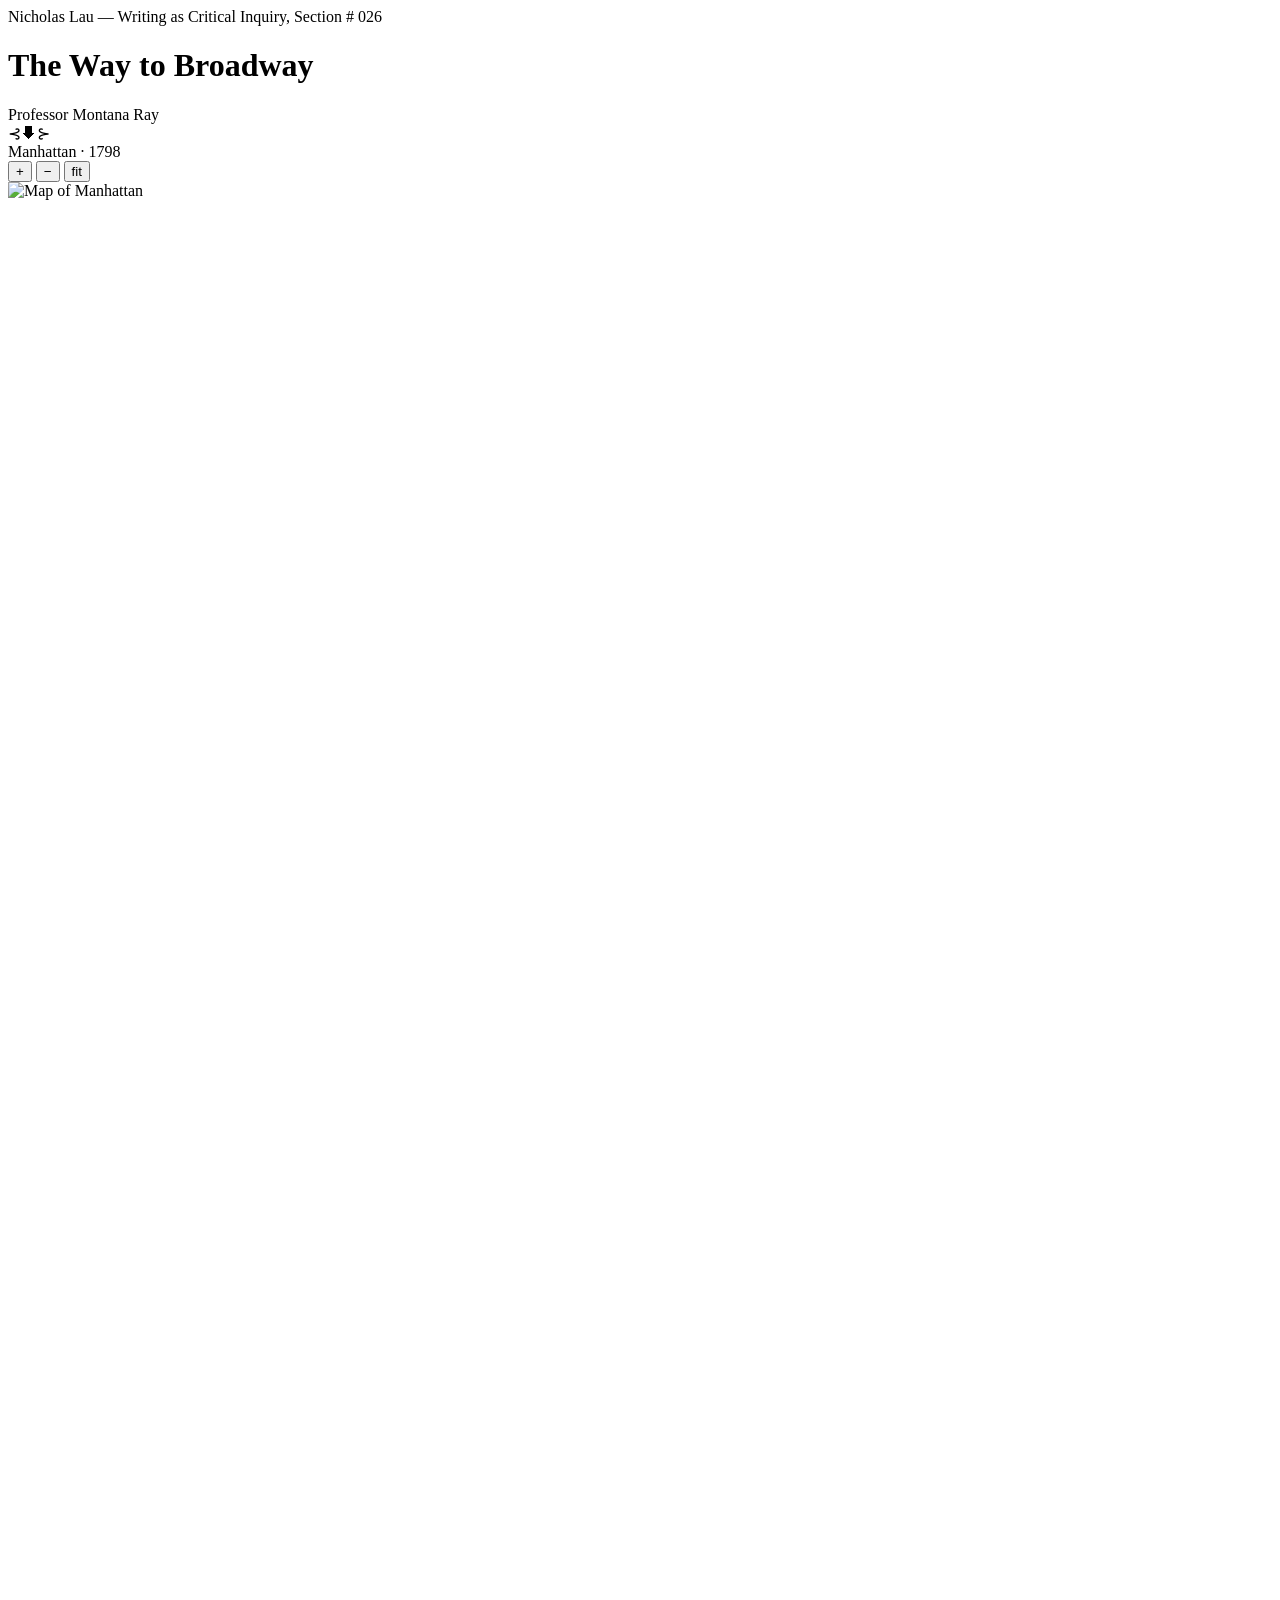
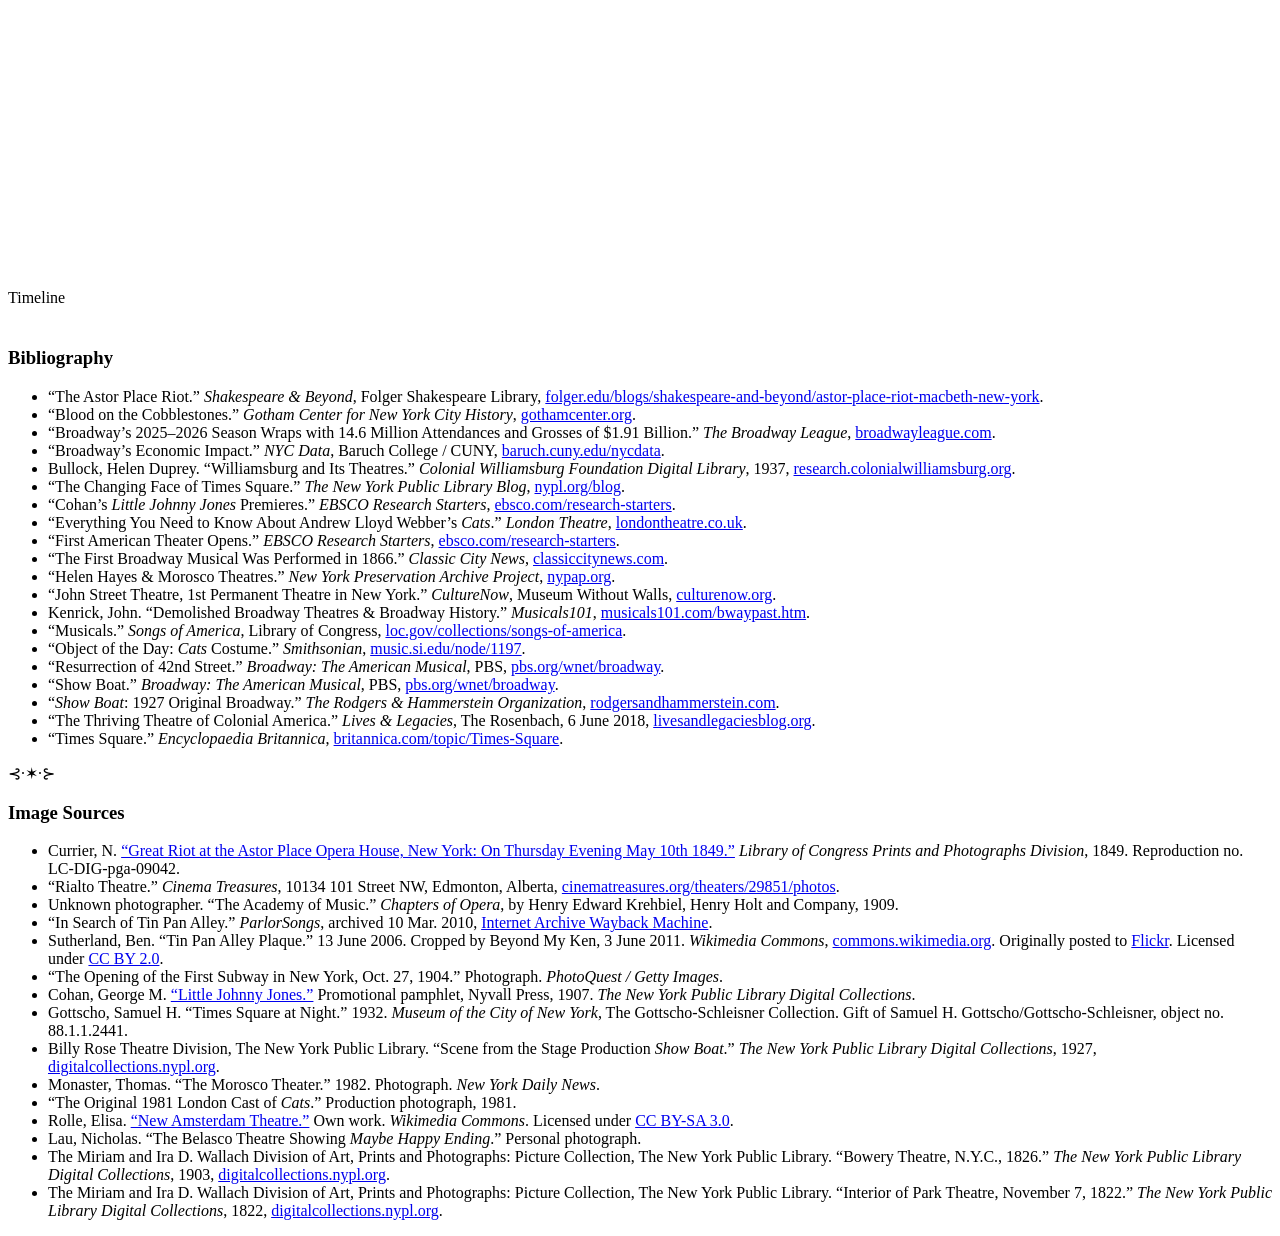
==== index.html @ cdf58346 "lm" ====
<!DOCTYPE html>
<html lang="en">
<head>
<meta charset="UTF-8">
<meta name="viewport" content="width=device-width, initial-scale=1.0">
<title>BROADWAY</title>

<link rel="preconnect" href="https://fonts.googleapis.com">
<link href="https://fonts.googleapis.com/css2?family=Anton&family=Lora:ital,wght@0,400;0,500;0,600;1,400&family=IBM+Plex+Mono:wght@400;500&display=swap" rel="stylesheet">

<link rel="stylesheet" href="css/styles.css">
</head>
<body>

<!-- ================= HERO ================= -->
<header class="hero">
  <div class="eyebrow">Nicholas Lau &mdash; Writing as Critical Inquiry, Section # 026</div>
  <h1>The Way to Broadway</h1>
  <div class="hero-instructor">Professor Montana Ray</div>
  <div class="hero-rule">
    <span class="hero-rule-seg left"></span>
    <span class="hero-rule-symbol">⊰🡇⊱</span>
    <span class="hero-rule-seg right"></span>
  </div>
</header>

<!-- ================= MAIN (playbill | map | timeline) ================= -->
<div class="stage-grid">

  <!-- LEFT: playbill cards are injected here by js/app.js from the ERAS data -->
  <main class="reading-col" id="reading-col">
  </main>

  <!-- CENTER: sticky map -->
  <div class="map-col">
    <div class="map-sticky">
      <div class="map-title" id="map-era-title">Manhattan &middot; 1798</div>
      <div class="map-frame" id="map-frame">
        <!-- zoom controls -->
        <div class="map-zoom" id="map-zoom">
          <button id="zoom-in" aria-label="Zoom in" title="Zoom in">+</button>
          <button id="zoom-out" aria-label="Zoom out" title="Zoom out">&minus;</button>
          <button id="zoom-reset" class="zoom-reset" aria-label="Reset zoom" title="Reset to this era">fit</button>
        </div>
        <!-- Your hand-drawn strip map goes here (set MAP_IMAGE.src in js/data.js) -->
        <img class="strip-map" id="strip-map" alt="Map of Manhattan">
        <!-- SVG: placeholder base map + the dot/label overlay -->
        <svg id="map-svg" viewBox="60 600 300 400" preserveAspectRatio="xMidYMid meet"
             aria-label="Stylized map of Manhattan showing theater locations by era"></svg>
      </div>
    </div>
  </div>

  <!-- RIGHT: sticky timeline -->
  <div class="timeline-col">
    <div class="timeline-sticky">
      <nav class="timeline" id="timeline" aria-label="Timeline">
        <span class="tl-label">Timeline</span>
      </nav>
    </div>
  </div>
</div>

<!-- ================= OUTRO ================= -->
<footer class="outro">
  
  <h3 style="margin-top:40px">Bibliography</h3>
  <ul class="works-cited">
    <li>&#8220;The Astor Place Riot.&#8221; <em>Shakespeare &amp; Beyond</em>, Folger Shakespeare Library, <a href="https://www.folger.edu/blogs/shakespeare-and-beyond/astor-place-riot-macbeth-new-york/" target="_blank" rel="noopener">folger.edu/blogs/shakespeare-and-beyond/astor-place-riot-macbeth-new-york</a>.</li>
    <li>&#8220;Blood on the Cobblestones.&#8221; <em>Gotham Center for New York City History</em>, <a href="https://www.gothamcenter.org/blog/astorplaceriot-commemorationpart2-zy4la-cerc4-ezwep-hsfs3s-rnyg3-tm6kl-anff2-8hdc3-el4s7-lryac" target="_blank" rel="noopener">gothamcenter.org</a>.</li>
    <li>&#8220;Broadway&#8217;s 2025&ndash;2026 Season Wraps with 14.6 Million Attendances and Grosses of $1.91 Billion.&#8221; <em>The Broadway League</em>, <a href="https://www.broadwayleague.com/press/press-releases/broadways-20252026-season-wraps-with-146-million-attendances-and-grosses-of-191-billion/" target="_blank" rel="noopener">broadwayleague.com</a>.</li>
    <li>&#8220;Broadway&#8217;s Economic Impact.&#8221; <em>NYC Data</em>, Baruch College / CUNY, <a href="https://www.baruch.cuny.edu/nycdata/culture/broadway-economics.htm" target="_blank" rel="noopener">baruch.cuny.edu/nycdata</a>.</li>
    <li>Bullock, Helen Duprey. &#8220;Williamsburg and Its Theatres.&#8221; <em>Colonial Williamsburg Foundation Digital Library</em>, 1937, <a href="https://research.colonialwilliamsburg.org/DigitalLibrary/view/index.cfm?doc=ResearchReports%5CRR1584.xml" target="_blank" rel="noopener">research.colonialwilliamsburg.org</a>.</li>
    <li>&#8220;The Changing Face of Times Square.&#8221; <em>The New York Public Library Blog</em>, <a href="https://www.nypl.org/blog/2015/01/12/changing-times-square" target="_blank" rel="noopener">nypl.org/blog</a>.</li>
    <li>&#8220;Cohan&#8217;s <em>Little Johnny Jones</em> Premieres.&#8221; <em>EBSCO Research Starters</em>, <a href="https://www.ebsco.com/research-starters/drama-and-theater-arts/cohans-little-johnny-jones-premieres" target="_blank" rel="noopener">ebsco.com/research-starters</a>.</li>
    <li>&#8220;Everything You Need to Know About Andrew Lloyd Webber&#8217;s <em>Cats</em>.&#8221; <em>London Theatre</em>, <a href="https://www.londontheatre.co.uk/theatre-news/news/everything-you-need-to-know-about-andrew-lloyd-webbers-cats" target="_blank" rel="noopener">londontheatre.co.uk</a>.</li>
    <li>&#8220;First American Theater Opens.&#8221; <em>EBSCO Research Starters</em>, <a href="https://www.ebsco.com/research-starters/history/first-american-theater-opens" target="_blank" rel="noopener">ebsco.com/research-starters</a>.</li>
    <li>&#8220;The First Broadway Musical Was Performed in 1866.&#8221; <em>Classic City News</em>, <a href="https://www.classiccitynews.com/post/the-first-broadway-musical-was-performed-in-1866" target="_blank" rel="noopener">classiccitynews.com</a>.</li>
    <li>&#8220;Helen Hayes &amp; Morosco Theatres.&#8221; <em>New York Preservation Archive Project</em>, <a href="https://www.nypap.org/preservation-history/helen-hayes-morosco-theatres/" target="_blank" rel="noopener">nypap.org</a>.</li>
    <li>&#8220;John Street Theatre, 1st Permanent Theatre in New York.&#8221; <em>CultureNow</em>, Museum Without Walls, <a href="https://culturenow.org/site/9a328983-0989-4f24-9bbe-481a6fb4b696" target="_blank" rel="noopener">culturenow.org</a>.</li>
    <li>Kenrick, John. &#8220;Demolished Broadway Theatres &amp; Broadway History.&#8221; <em>Musicals101</em>, <a href="https://www.musicals101.com/bwaypast.htm" target="_blank" rel="noopener">musicals101.com/bwaypast.htm</a>.</li>
    <li>&#8220;Musicals.&#8221; <em>Songs of America</em>, Library of Congress, <a href="https://www.loc.gov/collections/songs-of-america/articles-and-essays/musical-styles/parlor-and-concert-stage/musicals/" target="_blank" rel="noopener">loc.gov/collections/songs-of-america</a>.</li>
    <li>&#8220;Object of the Day: <em>Cats</em> Costume.&#8221; <em>Smithsonian</em>, <a href="https://music.si.edu/node/1197" target="_blank" rel="noopener">music.si.edu/node/1197</a>.</li>
    <li>&#8220;Resurrection of 42nd Street.&#8221; <em>Broadway: The American Musical</em>, PBS, <a href="https://www.pbs.org/wnet/broadway/essays/resurrection-of-42nd-street/" target="_blank" rel="noopener">pbs.org/wnet/broadway</a>.</li>
    <li>&#8220;Show Boat.&#8221; <em>Broadway: The American Musical</em>, PBS, <a href="https://www.pbs.org/wnet/broadway/shows/show-boat/" target="_blank" rel="noopener">pbs.org/wnet/broadway</a>.</li>
    <li>&#8220;<em>Show Boat</em>: 1927 Original Broadway.&#8221; <em>The Rodgers &amp; Hammerstein Organization</em>, <a href="https://rodgersandhammerstein.com/production/show-boat/1927-original-broadway/" target="_blank" rel="noopener">rodgersandhammerstein.com</a>.</li>
    <li>&#8220;The Thriving Theatre of Colonial America.&#8221; <em>Lives &amp; Legacies</em>, The Rosenbach, 6 June 2018, <a href="https://livesandlegaciesblog.org/2018/06/06/the-thriving-theatre-of-colonial-america/" target="_blank" rel="noopener">livesandlegaciesblog.org</a>.</li>
    <li>&#8220;Times Square.&#8221; <em>Encyclopaedia Britannica</em>, <a href="https://www.britannica.com/topic/Times-Square" target="_blank" rel="noopener">britannica.com/topic/Times-Square</a>.</li>
  </ul>

  <div class="era-divider compact">
    <span class="era-divider-seg left"></span>
    <span class="era-divider-symbol">⊰·✶·⊱</span>
    <span class="era-divider-seg right"></span>
  </div>

  <h3>Image Sources</h3>
  <ul class="works-cited">
    <li>Currier, N. <a href="https://www.loc.gov/resource/pga.09042/" target="_blank" rel="noopener">&#8220;Great Riot at the Astor Place Opera House, New York: On Thursday Evening May 10th 1849.&#8221;</a> <em>Library of Congress Prints and Photographs Division</em>, 1849. Reproduction no. LC-DIG-pga-09042.</li>
    <li>&#8220;Rialto Theatre.&#8221; <em>Cinema Treasures</em>, 10134 101 Street NW, Edmonton, Alberta, <a href="https://cinematreasures.org/theaters/29851/photos" target="_blank" rel="noopener">cinematreasures.org/theaters/29851/photos</a>.</li>
    <li>Unknown photographer. &#8220;The Academy of Music.&#8221; <em>Chapters of Opera</em>, by Henry Edward Krehbiel, Henry Holt and Company, 1909.</li>
    <li>&#8220;In Search of Tin Pan Alley.&#8221; <em>ParlorSongs</em>, archived 10 Mar. 2010, <a href="https://web.archive.org/web/20100310163241/http://parlorsongs.com/insearch/tinpanalley/tinpanalley.php" target="_blank" rel="noopener">Internet Archive Wayback Machine</a>.</li>
    <li>Sutherland, Ben. &#8220;Tin Pan Alley Plaque.&#8221; 13 June 2006. Cropped by Beyond My Ken, 3 June 2011. <em>Wikimedia Commons</em>, <a href="https://commons.wikimedia.org/wiki/File:Tin_Pan_Alley_plaque_crop.jpg" target="_blank" rel="noopener">commons.wikimedia.org</a>. Originally posted to <a href="https://www.flickr.com/photos/60179301@N00/178411079" target="_blank" rel="noopener">Flickr</a>. Licensed under <a href="https://creativecommons.org/licenses/by/2.0/" target="_blank" rel="noopener">CC BY 2.0</a>.</li>
    <li>&#8220;The Opening of the First Subway in New York, Oct. 27, 1904.&#8221; Photograph. <em>PhotoQuest / Getty Images</em>.</li>
    <li>Cohan, George M. <a href="https://digitalcollections.nypl.org/items/510d47e3-8ba5-a3d9-e040-e00a18064a99" target="_blank" rel="noopener">&#8220;Little Johnny Jones.&#8221;</a> Promotional pamphlet, Nyvall Press, 1907. <em>The New York Public Library Digital Collections</em>.</li>
    <li>Gottscho, Samuel H. &#8220;Times Square at Night.&#8221; 1932. <em>Museum of the City of New York</em>, The Gottscho-Schleisner Collection. Gift of Samuel H. Gottscho/Gottscho-Schleisner, object no. 88.1.1.2441.</li>
    <li>Billy Rose Theatre Division, The New York Public Library. &#8220;Scene from the Stage Production <em>Show Boat</em>.&#8221; <em>The New York Public Library Digital Collections</em>, 1927, <a href="https://digitalcollections.nypl.org/items/ef68b8b0-ffbb-012f-bef7-58d385a7bc34" target="_blank" rel="noopener">digitalcollections.nypl.org</a>.</li>
    <li>Monaster, Thomas. &#8220;The Morosco Theater.&#8221; 1982. Photograph. <em>New York Daily News</em>.</li>
    <li>&#8220;The Original 1981 London Cast of <em>Cats</em>.&#8221; Production photograph, 1981.</li>
    <li>Rolle, Elisa. <a href="https://commons.wikimedia.org/wiki/File:New_Amsterdam_Theatre,_June_2000.jpg" target="_blank" rel="noopener">&#8220;New Amsterdam Theatre.&#8221;</a> Own work. <em>Wikimedia Commons</em>. Licensed under <a href="https://creativecommons.org/licenses/by-sa/3.0/" target="_blank" rel="noopener">CC BY-SA 3.0</a>.</li>
    <li>Lau, Nicholas. &#8220;The Belasco Theatre Showing <em>Maybe Happy Ending</em>.&#8221; Personal photograph.</li>
    <li>The Miriam and Ira D. Wallach Division of Art, Prints and Photographs: Picture Collection, The New York Public Library. &#8220;Bowery Theatre, N.Y.C., 1826.&#8221; <em>The New York Public Library Digital Collections</em>, 1903, <a href="https://digitalcollections.nypl.org/items/5ba83040-c560-012f-ee0a-58d385a7bc34" target="_blank" rel="noopener">digitalcollections.nypl.org</a>.</li>
    <li>The Miriam and Ira D. Wallach Division of Art, Prints and Photographs: Picture Collection, The New York Public Library. &#8220;Interior of Park Theatre, November 7, 1822.&#8221; <em>The New York Public Library Digital Collections</em>, 1822, <a href="https://digitalcollections.nypl.org/items/61eaa480-c560-012f-70f3-58d385a7bc34" target="_blank" rel="noopener">digitalcollections.nypl.org</a>.</li>
  </ul>
</footer>

<!-- Content text first, then map data, then the app -->
<script src="content/eras.js"></script>
<script src="js/data.js"></script>
<script src="js/app.js"></script>
</body>
</html>
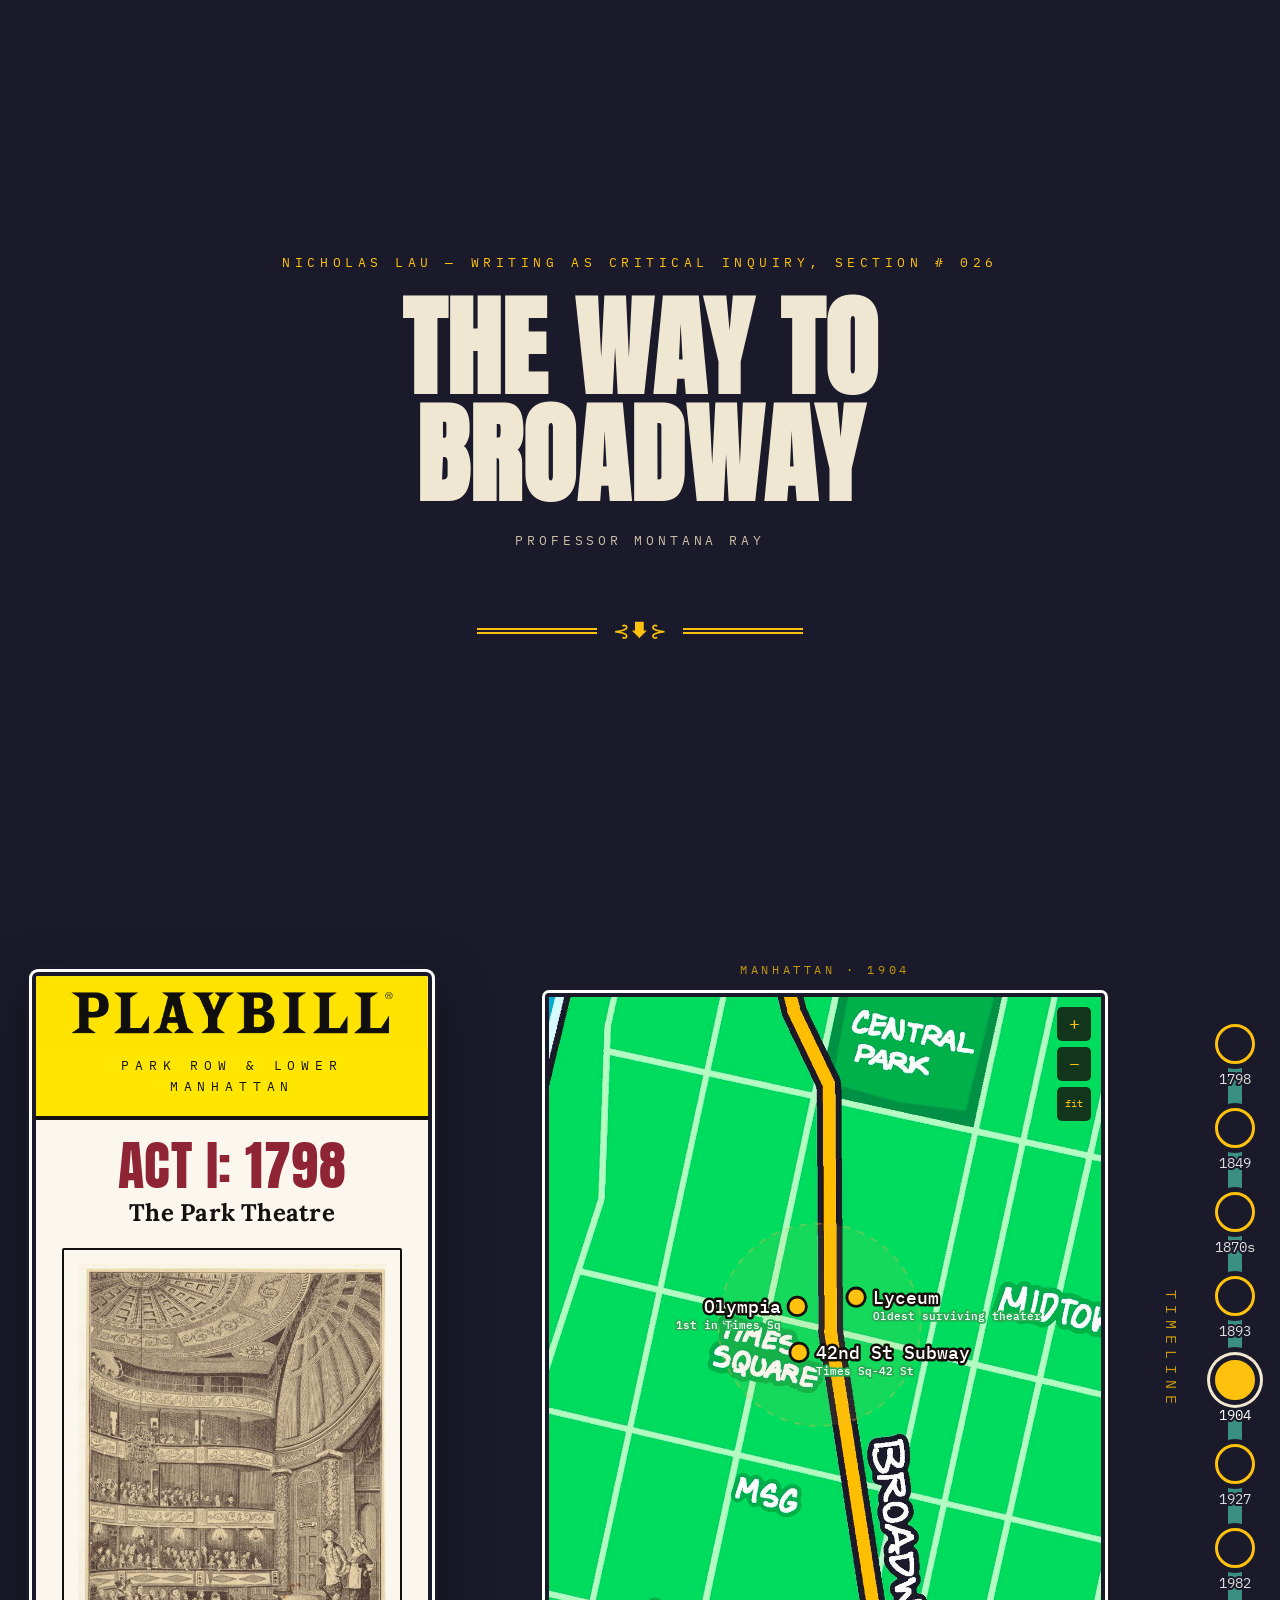
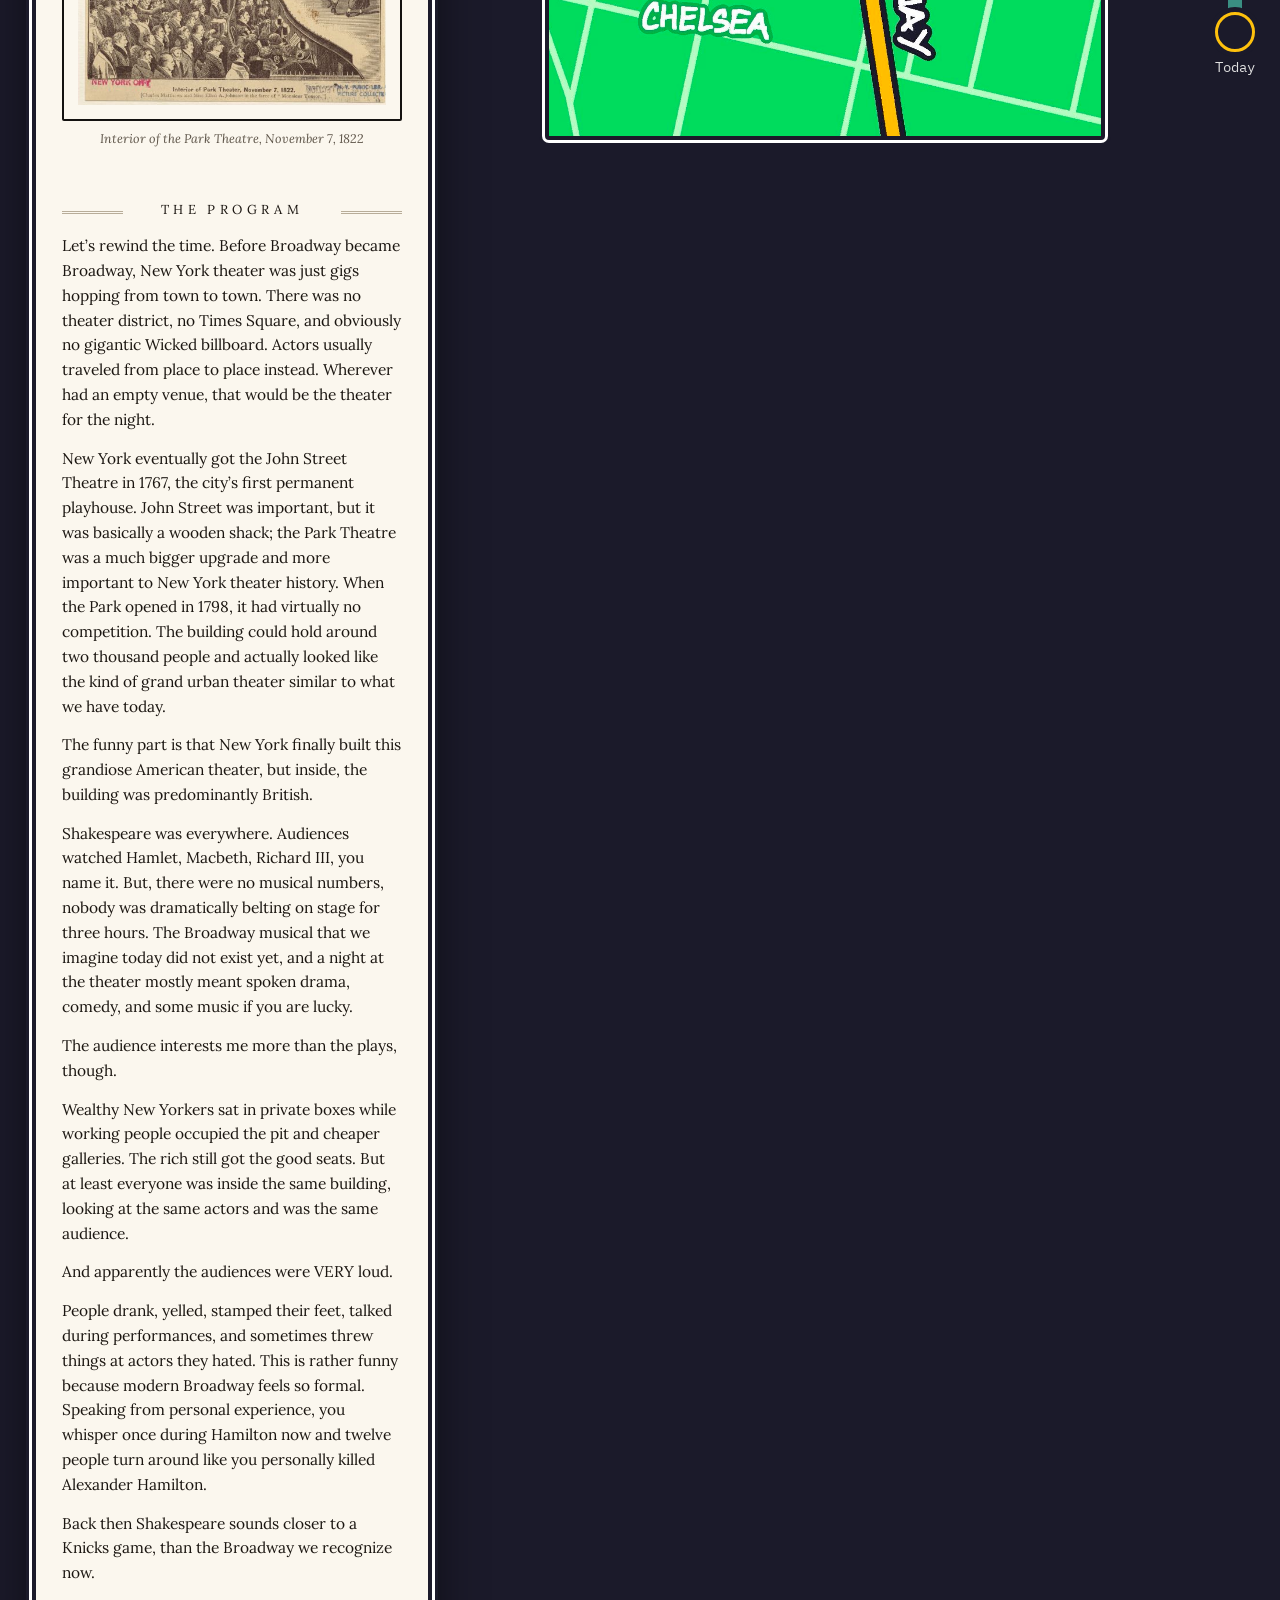
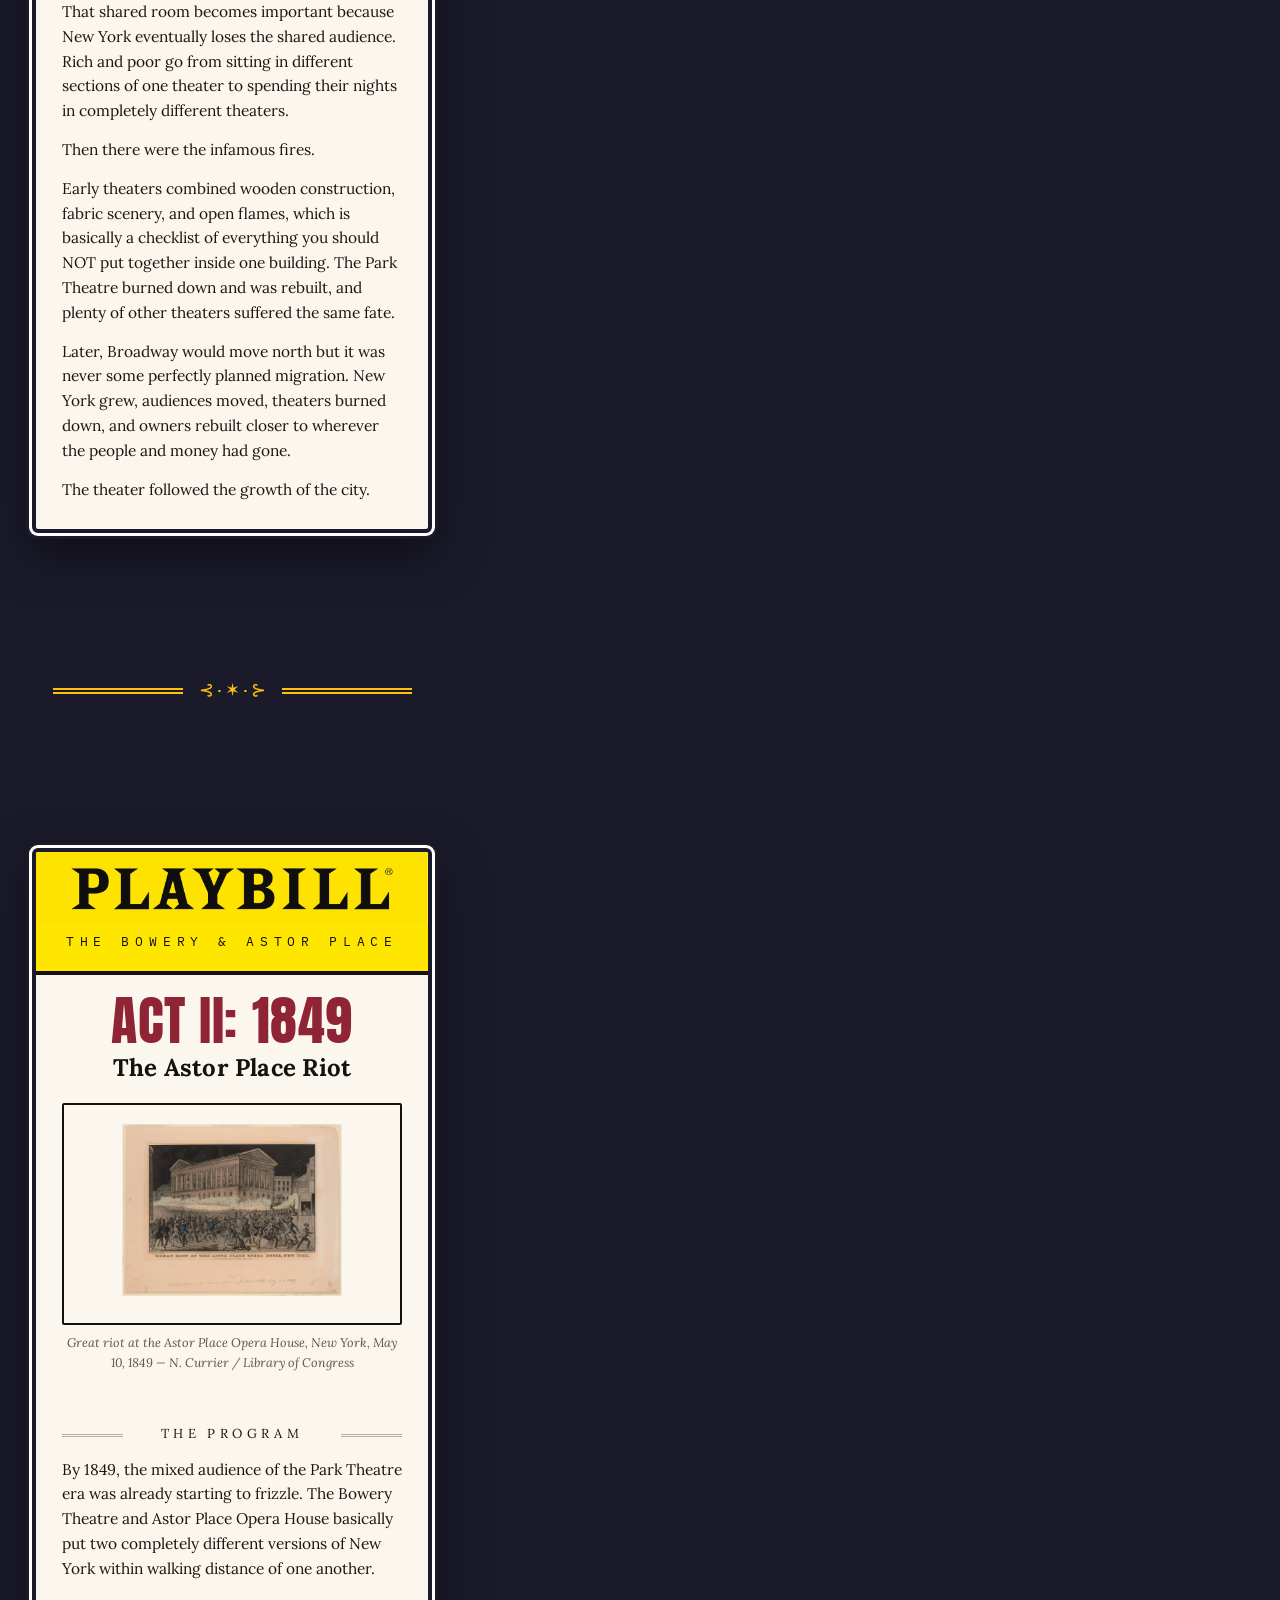
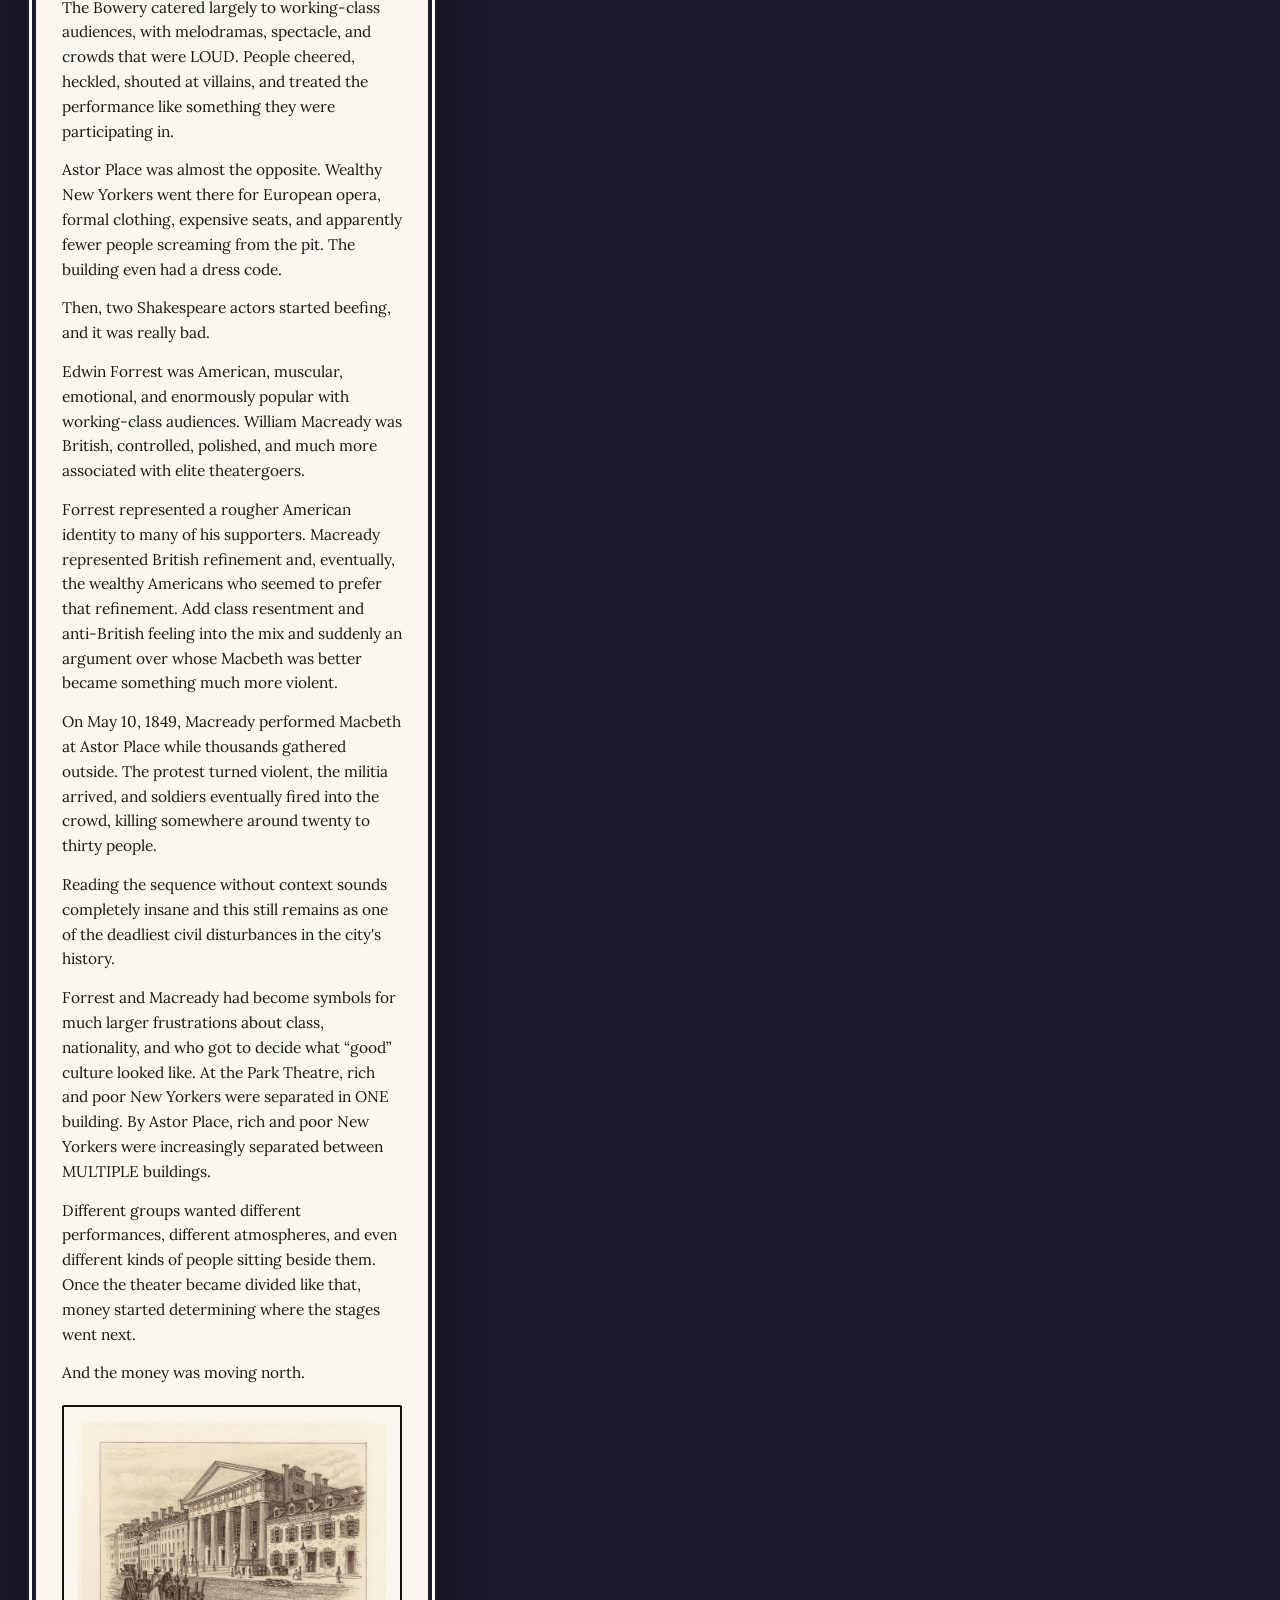
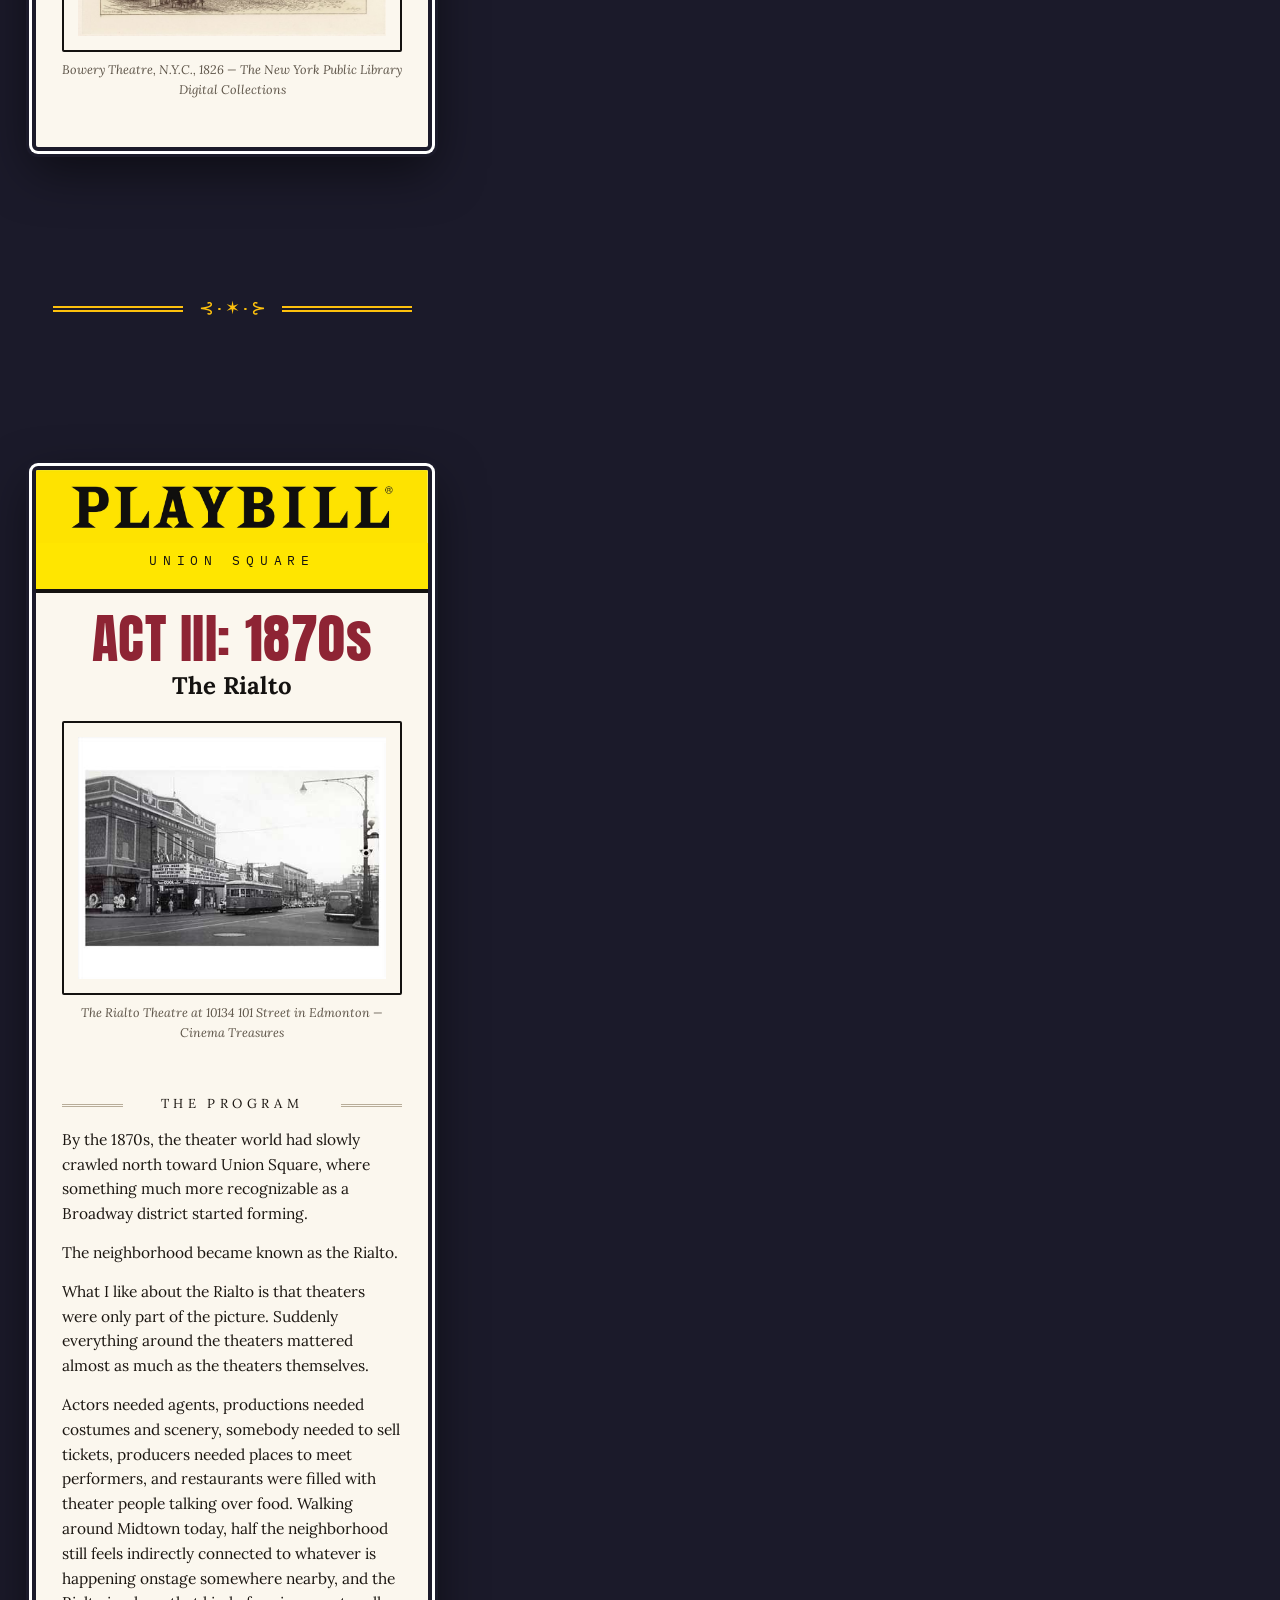
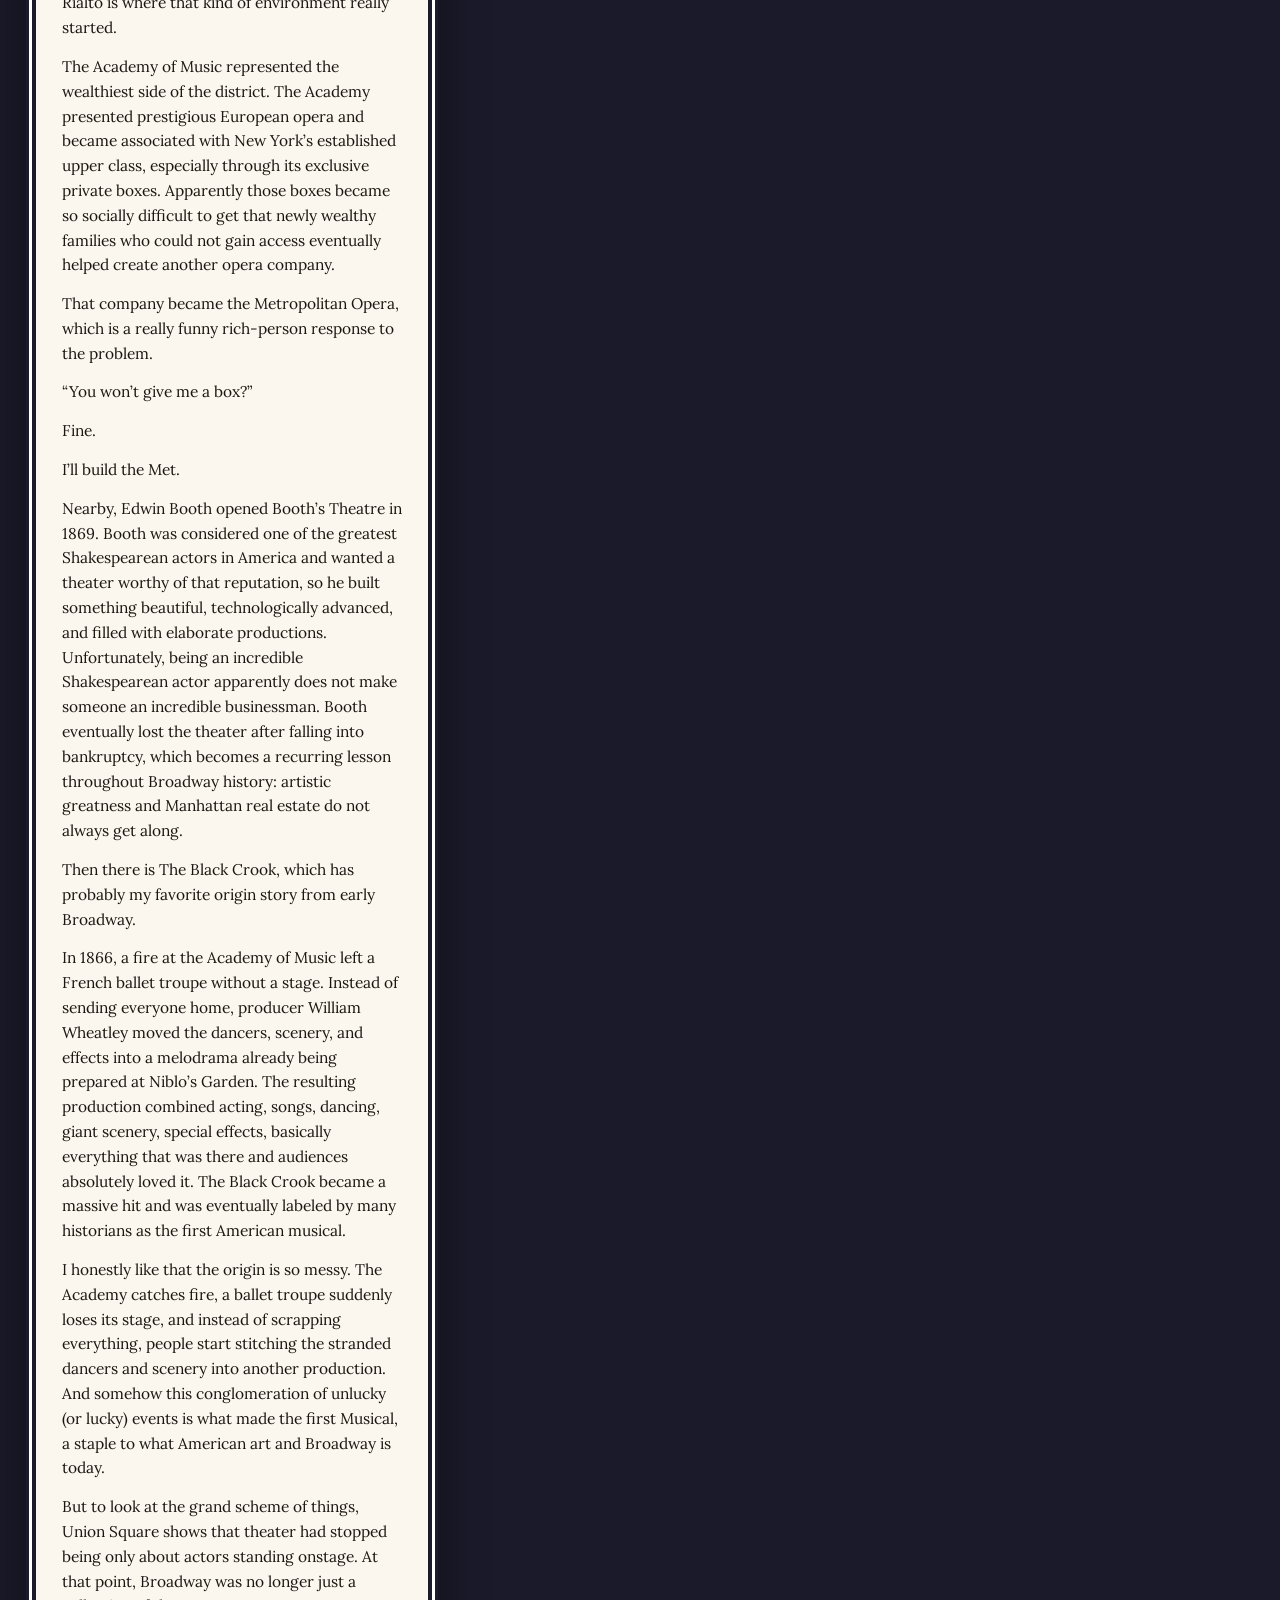
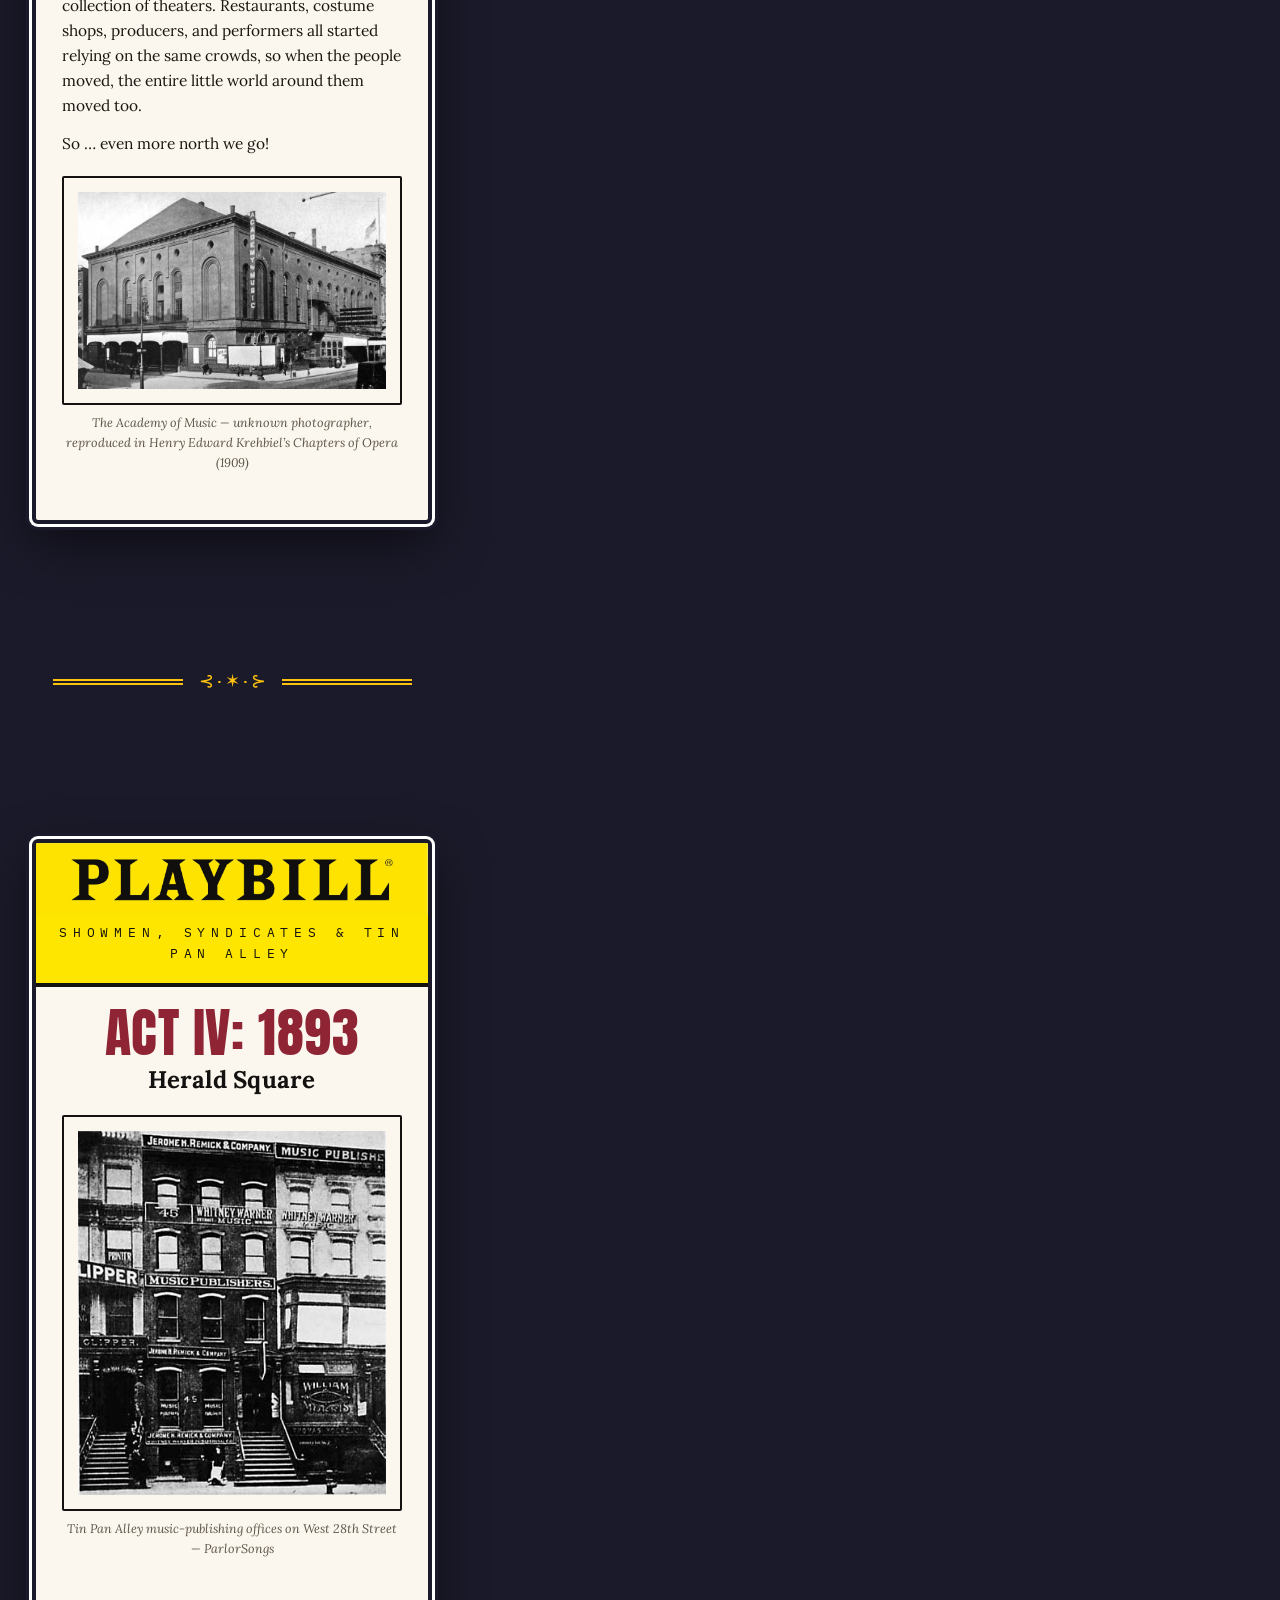
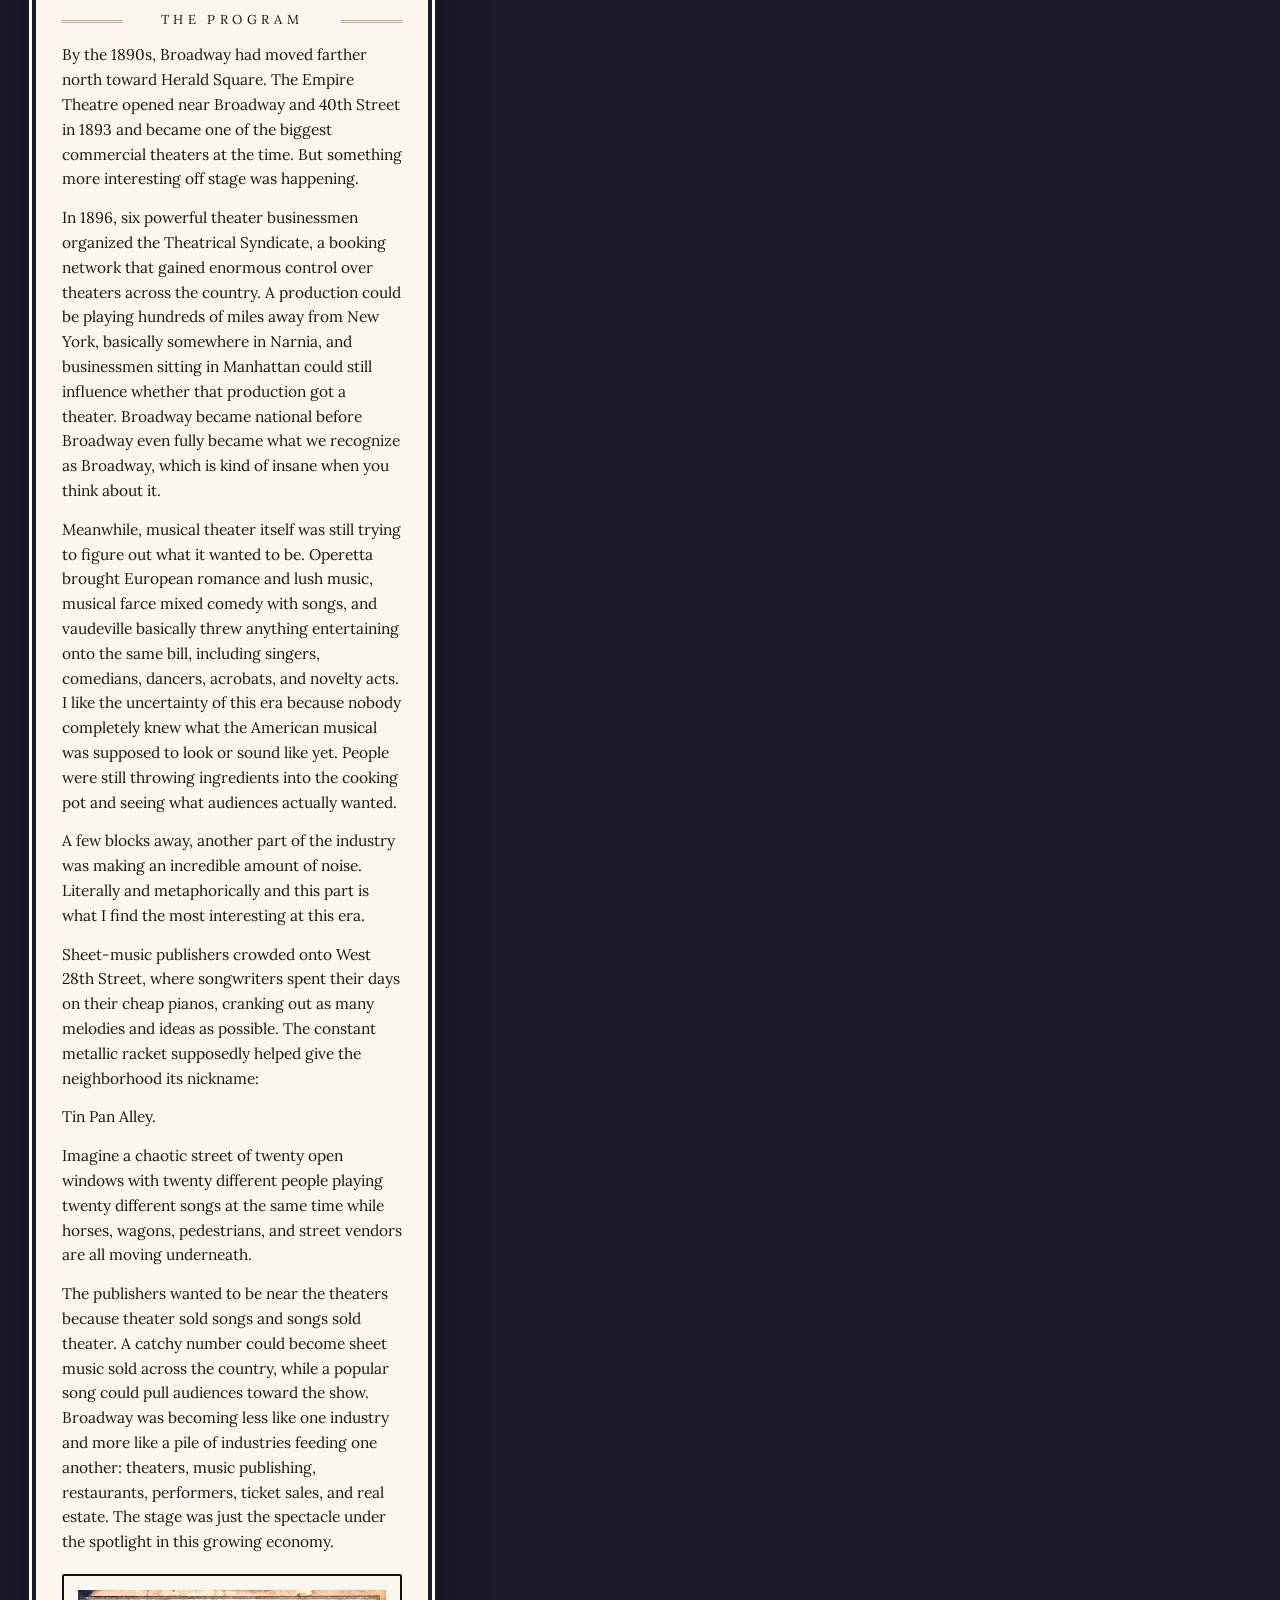
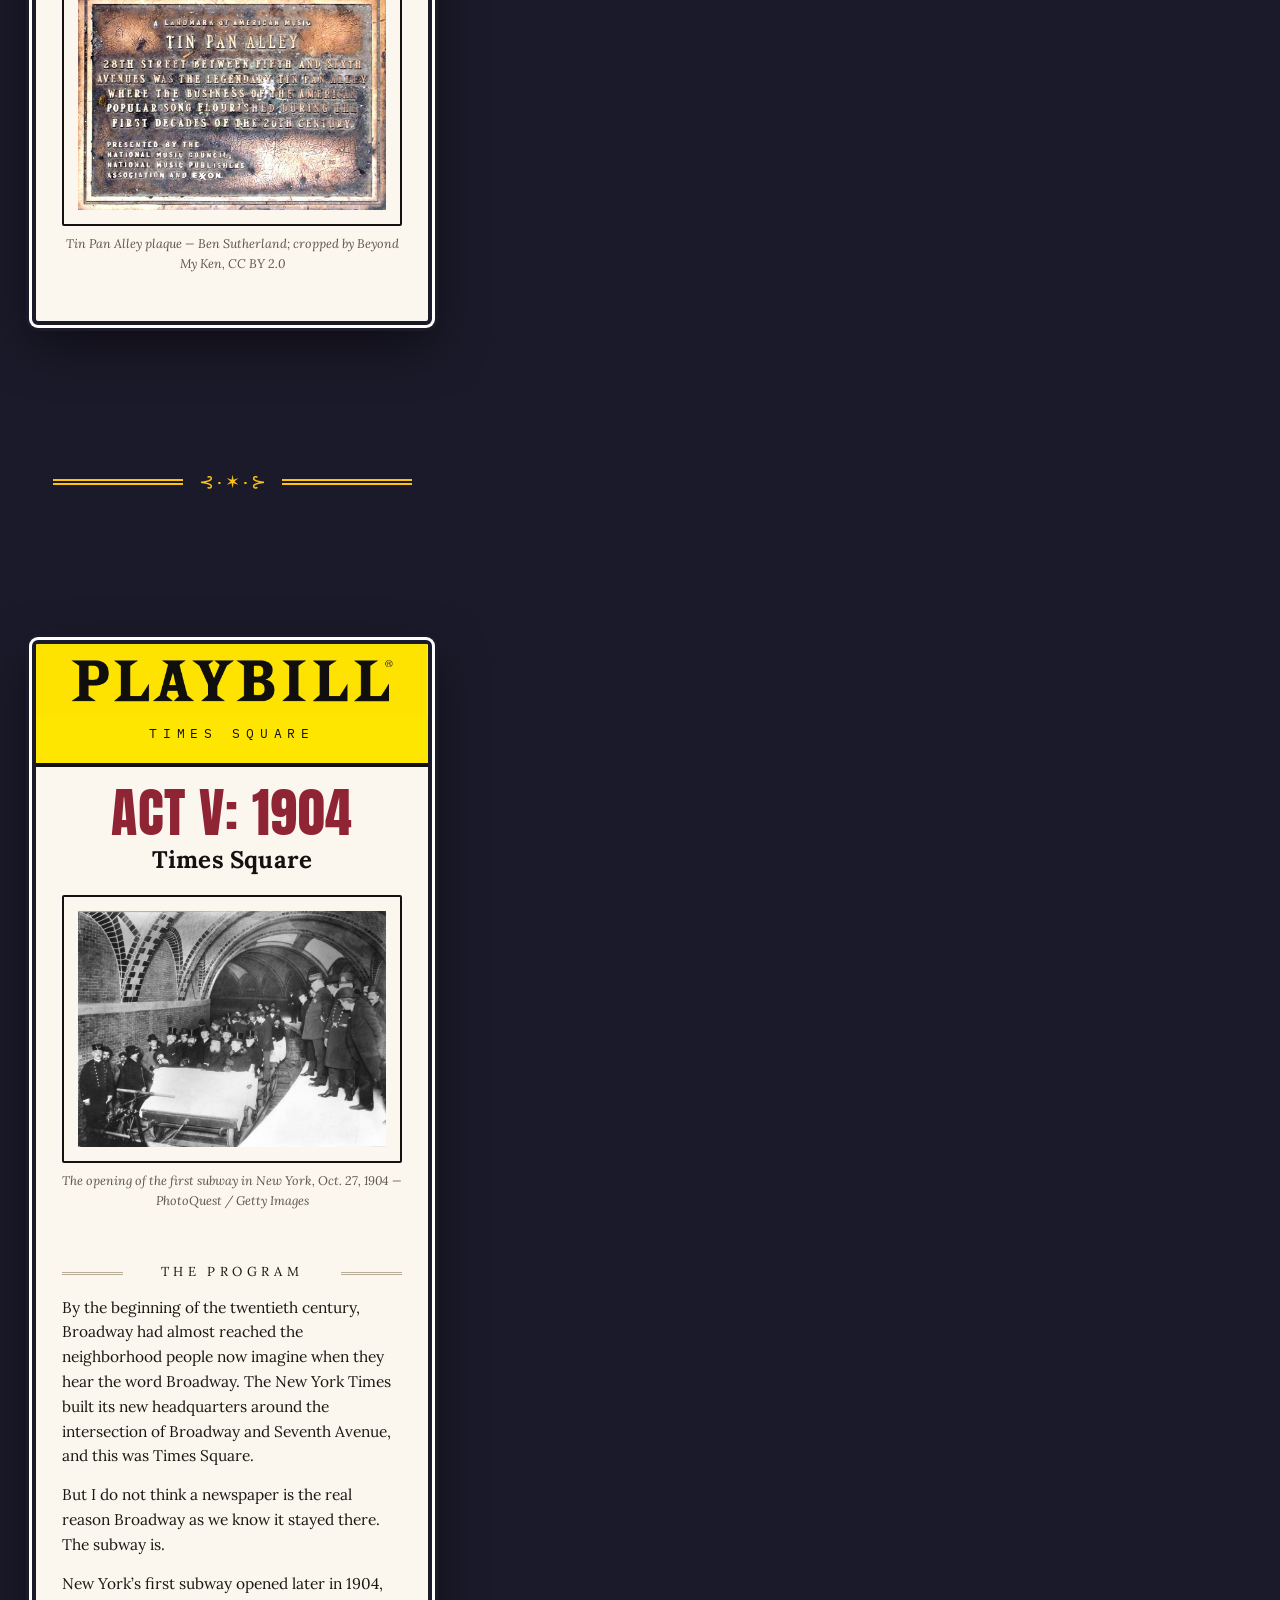
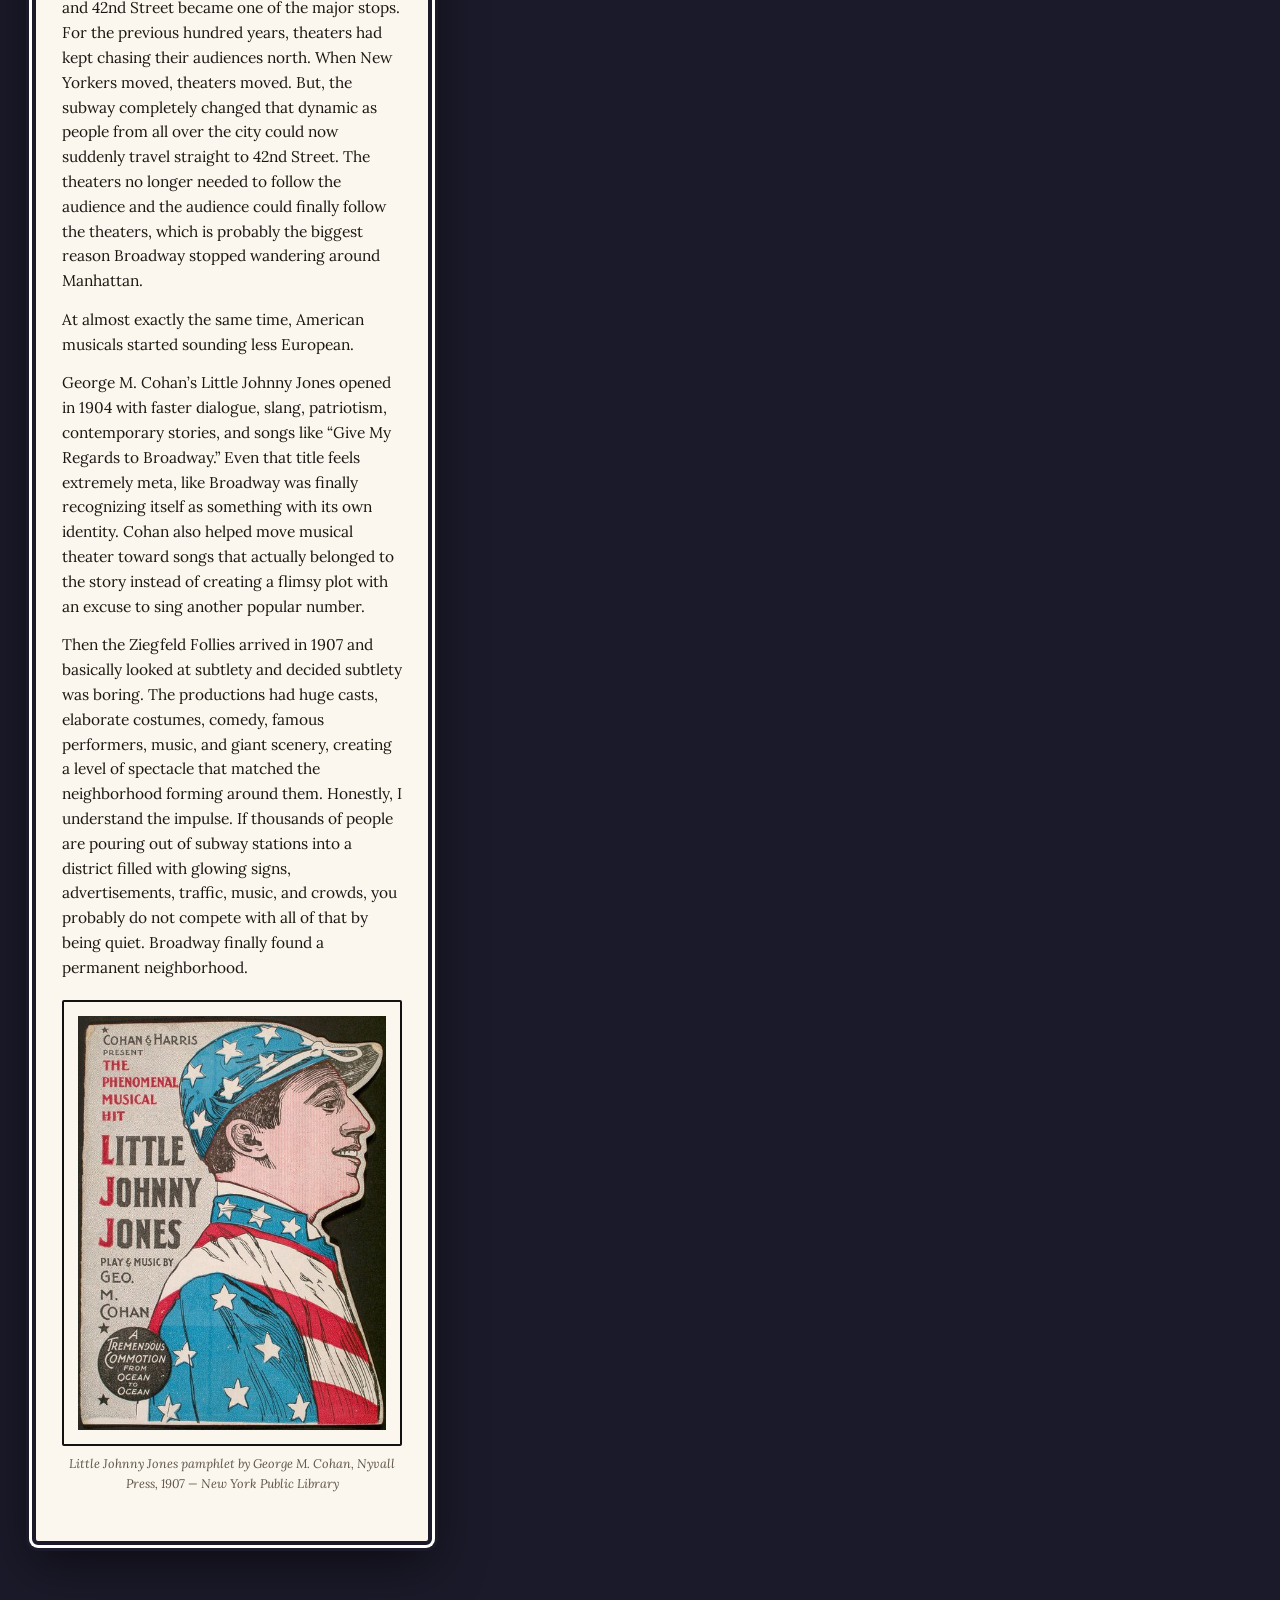
==== commit 1eec1232: "fin" ====
--- a/index.html
+++ b/index.html
@@ -76,6 +76,7 @@
     <li>&#8220;Everything You Need to Know About Andrew Lloyd Webber&#8217;s <em>Cats</em>.&#8221; <em>London Theatre</em>, <a href="https://www.londontheatre.co.uk/theatre-news/news/everything-you-need-to-know-about-andrew-lloyd-webbers-cats" target="_blank" rel="noopener">londontheatre.co.uk</a>.</li>
     <li>&#8220;First American Theater Opens.&#8221; <em>EBSCO Research Starters</em>, <a href="https://www.ebsco.com/research-starters/history/first-american-theater-opens" target="_blank" rel="noopener">ebsco.com/research-starters</a>.</li>
     <li>&#8220;The First Broadway Musical Was Performed in 1866.&#8221; <em>Classic City News</em>, <a href="https://www.classiccitynews.com/post/the-first-broadway-musical-was-performed-in-1866" target="_blank" rel="noopener">classiccitynews.com</a>.</li>
+    <li>Gans, Andrew. &#8220;DIVA TALK: A Chat With <em>Now and Forever</em>&#8217;s Linda Balgord, Star of <em>Aspects of Love</em>, <em>Sunset Boulevard</em>.&#8221; <em>Playbill</em>, 18 Jan. 2013, <a href="https://playbill.com/article/diva-talk-a-chat-with-now-and-forevers-linda-balgord-star-of-aspects-of-love-sunset-boulevard-com-201693" target="_blank" rel="noopener">playbill.com/article/diva-talk-a-chat-with-now-and-forevers-linda-balgord-star-of-aspects-of-love-sunset-boulevard-com-201693</a>. Accessed 28 July 2026.</li>
     <li>&#8220;Helen Hayes &amp; Morosco Theatres.&#8221; <em>New York Preservation Archive Project</em>, <a href="https://www.nypap.org/preservation-history/helen-hayes-morosco-theatres/" target="_blank" rel="noopener">nypap.org</a>.</li>
     <li>&#8220;John Street Theatre, 1st Permanent Theatre in New York.&#8221; <em>CultureNow</em>, Museum Without Walls, <a href="https://culturenow.org/site/9a328983-0989-4f24-9bbe-481a6fb4b696" target="_blank" rel="noopener">culturenow.org</a>.</li>
     <li>Kenrick, John. &#8220;Demolished Broadway Theatres &amp; Broadway History.&#8221; <em>Musicals101</em>, <a href="https://www.musicals101.com/bwaypast.htm" target="_blank" rel="noopener">musicals101.com/bwaypast.htm</a>.</li>
--- a/css/styles.css
+++ b/css/styles.css
@@ -0,0 +1,363 @@
+/* ==========================================================================
+   BROADWAY TIME MAP — styles
+   Left column = Playbill pamphlet look. Edit the tokens below to retheme.
+   ========================================================================== */
+
+:root{
+  /* stage (page) */
+  --stage:#1B1A2A;
+  --stage-soft:#201f31;
+  --line:#3A2E23;
+
+  /* marquee accents */
+  --curtain:#8E2434;
+  --marquee:#FEC10D;
+  --marquee-dim:#C49A0A;
+
+  /* playbill pamphlet */
+  --pb-yellow:#FFE600;      /* the banner yellow */
+  --pb-black:#141210;
+  --pb-cream:#FBF7EE;       /* interior "program page" paper */
+  --pb-ink:#1B1611;
+  --pb-ink-soft:#5C5347;
+  --pb-rule:#B8AD99;
+
+  --paper:#F0E7D3;          /* generic light text on dark bg */
+}
+
+*{margin:0;padding:0;box-sizing:border-box}
+html{scroll-behavior:smooth}
+body{
+  background:var(--stage);
+  color:var(--paper);
+  font-family:'Lora',serif;
+  line-height:1.6;
+}
+
+/* ---------- HERO ---------- */
+.hero{
+  min-height:100vh;
+  display:flex;flex-direction:column;justify-content:center;align-items:center;
+  text-align:center;padding:48px 24px;position:relative;overflow:hidden;
+}
+.hero .eyebrow{
+  font-family:'IBM Plex Mono',monospace;font-size:13px;letter-spacing:.35em;
+  color:var(--marquee);text-transform:uppercase;margin-bottom:22px;
+}
+.hero h1{
+  font-family:'Anton',sans-serif;
+  font-size:clamp(44px,8.5vw,110px);
+  line-height:.98;letter-spacing:.01em;text-transform:uppercase;
+  max-width:14ch;
+}
+.hero h1 .gold{color:var(--marquee)}
+.hero-instructor{
+  font-family:'IBM Plex Mono',monospace;font-size:13px;letter-spacing:.3em;
+  color:#CBBFA8;text-transform:uppercase;margin-top:22px;
+}
+.hero-rule{
+  display:flex;align-items:center;justify-content:center;gap:16px;
+  margin:64px auto 0;
+}
+.hero-rule-seg{
+  width:120px;
+  border-top:6px double var(--marquee);
+  transform:scaleX(0);
+  animation:growRule 1.1s cubic-bezier(.45,0,.25,1) .5s forwards;
+}
+.hero-rule-seg.left{transform-origin:right center}
+.hero-rule-seg.right{transform-origin:left center}
+.hero-rule-symbol{
+  font-family:'IBM Plex Mono',monospace;font-size:20px;color:var(--marquee);
+  opacity:0;
+  animation:fadeInSymbol .6s ease 0.5s forwards;
+}
+@keyframes growRule{to{transform:scaleX(1)}}
+@keyframes fadeInSymbol{to{opacity:1}}
+.hero .sub{
+  max-width:560px;margin-top:26px;font-size:17px;color:#CBBFA8;font-style:italic;
+}
+.bulb-row{display:flex;gap:14px;margin-bottom:30px}
+.bulb-row i{
+  width:9px;height:9px;border-radius:50%;
+  background:var(--marquee);box-shadow:0 0 10px 2px rgba(233,185,79,.55);
+  animation:twinkle 1.8s infinite;
+}
+.bulb-row i:nth-child(2n){animation-delay:.6s}
+.bulb-row i:nth-child(3n){animation-delay:1.1s}
+@keyframes twinkle{0%,100%{opacity:1}50%{opacity:.35}}
+
+/* ---------- MAIN GRID: playbill | map | timeline ---------- */
+.stage-grid{
+  display:grid;
+  grid-template-columns:minmax(340px,460px) 1fr 90px;
+  max-width:1500px;margin:0 auto;
+}
+
+/* =========================================================
+   LEFT COLUMN — the Playbill pamphlet
+   Each era card is styled like a Playbill cover + program page
+   ========================================================= */
+.reading-col{padding:8vh 28px 20vh 32px}
+
+.era-card{
+  background:var(--pb-cream);color:var(--pb-ink);
+  border-radius:6px;
+  border:4px solid var(--stage);
+  box-shadow:0 0 0 3px rgba(255,255,255), 0 0 0 6px var(--stage), 0 18px 50px rgba(0,0,0,.55);
+  overflow:hidden;                   /* keeps the banner corners clean */
+}
+.era-card:last-child{margin-bottom:12vh}
+
+/* --- divider between playbills, filling the scroll gap --- */
+.era-divider{height:35vh;display:flex;align-items:center;justify-content:center;gap:16px}
+.era-divider.compact{height:12vh}
+.era-divider-seg{
+  width:130px;
+  border-top:6px double var(--marquee);
+  transform:scaleX(0);
+  transition:transform 1s cubic-bezier(.45,0,.25,1);
+}
+.era-divider-seg.left{transform-origin:right center}
+.era-divider-seg.right{transform-origin:left center}
+.era-divider.in-view .era-divider-seg{transform:scaleX(1)}
+.era-divider-symbol{
+  font-family:'IBM Plex Mono',monospace;font-size:18px;color:var(--marquee);
+  opacity:0;transition:opacity .6s ease;
+}
+.era-divider.in-view .era-divider-symbol{opacity:1;transition-delay:0s}
+
+/* --- the yellow PLAYBILL banner --- */
+.pb-banner{
+  background:var(--pb-yellow);
+  padding:0;
+  border-bottom:4px solid var(--pb-black);
+}
+.pb-logo-img{
+  width:100%;
+  height:auto;
+  display:block;
+}
+.pb-theater{
+  font-family:'IBM Plex Mono',monospace;font-size:13px;letter-spacing:.45em;
+  text-transform:uppercase;color:var(--pb-black);
+  text-align:center;padding:8px 22px 18px;
+}
+
+/* --- cover area: venue line, title, cover image --- */
+.pb-cover{padding:18px 26px 6px;text-align:center}
+.pb-date{
+  font-family:'Anton',sans-serif;font-size:54px;line-height:1;
+  color:var(--curtain);letter-spacing:.01em;
+}
+.pb-title{
+  font-family:'Lora',serif;font-weight:700;font-size:24px;line-height:1.25;
+  letter-spacing:.01em;margin:6px 0 18px;
+  color:var(--pb-black);
+}
+
+/* --- interior "program" pages --- */
+.pb-program{padding:4px 26px 28px}
+.pb-section{
+  text-align:center;
+  font-family:'Lora',serif;font-variant:small-caps;letter-spacing:.34em;
+  font-size:13px;color:var(--pb-ink);
+  margin:22px 0 12px;position:relative;
+}
+.pb-section::before,.pb-section::after{
+  content:"";position:absolute;top:50%;width:18%;
+  border-top:3px double var(--pb-rule);
+}
+.pb-section::before{left:0}
+.pb-section::after{right:0}
+
+.why p{
+  font-size:14.5px;line-height:1.6;font-style:italic;color:#3A3128;
+  text-align:center;padding:0 6px;
+}
+
+.pb-body p{font-size:15.5px;margin-bottom:14px}
+.pb-body p:last-child{margin-bottom:0}
+
+/* --- image slots: swap the .img-ph div for an <img>, nothing else changes --- */
+.img-slot{margin:20px 0}
+.img-slot .img-ph,.img-slot img{
+  width:100%;aspect-ratio:16/10;object-fit:cover;display:flex;
+  align-items:center;justify-content:center;text-align:center;
+  border:2px dashed var(--pb-ink-soft);border-radius:2px;
+  background:repeating-linear-gradient(45deg,#EFE8D8,#EFE8D8 12px,#FBF7EE 12px,#FBF7EE 24px);
+  color:var(--pb-ink-soft);font-family:'IBM Plex Mono',monospace;
+  font-size:12.5px;letter-spacing:.05em;padding:14px;
+}
+.img-slot img{
+  aspect-ratio:auto;height:auto;object-fit:unset;
+  border-style:solid;border-color:var(--pb-black);
+  background:none;
+}
+.img-slot figcaption{
+  font-size:12.5px;color:var(--pb-ink-soft);margin-top:7px;font-style:italic;text-align:center;
+}
+
+/* =========================================================
+   CENTER — sticky map
+   ========================================================= */
+.map-col{position:relative}
+.map-sticky{
+  position:sticky;top:0;height:100vh;
+  display:flex;flex-direction:column;justify-content:center;align-items:center;
+  padding:26px 10px;
+}
+.map-frame{
+  width:min(92%,560px);aspect-ratio:3/4;
+  background:var(--stage-soft);
+  border:4px solid var(--stage);border-radius:4px;
+  box-shadow:0 0 0 3px rgba(255,255,255), 0 0 0 6px var(--stage), inset 0 0 80px rgba(0,0,0,.6);
+  position:relative;overflow:hidden;
+}
+.map-frame svg{position:absolute;inset:0;width:100%;height:100%;display:block}
+.strip-map{
+  position:absolute;top:0;left:0;display:none;
+  transform-origin:0 0;
+  transition:transform .9s cubic-bezier(.45,0,.25,1);
+  will-change:transform;
+}
+.map-title{
+  font-family:'IBM Plex Mono',monospace;font-size:12px;letter-spacing:.3em;
+  text-transform:uppercase;color:var(--marquee-dim);margin-bottom:14px;
+}
+/* zoom controls — sit in the top-right corner of the map frame */
+.map-zoom{
+  position:absolute;top:10px;right:10px;z-index:4;
+  display:flex;flex-direction:column;gap:6px;
+}
+.map-zoom button{
+  width:34px;height:34px;cursor:pointer;
+  background:rgba(22,17,13,.82);color:var(--marquee);
+  border:0px solid var(--marquee);border-radius:5px;
+  font-family:'IBM Plex Mono',monospace;font-size:18px;line-height:1;
+  display:flex;align-items:center;justify-content:center;
+  transition:background .2s,border-color .2s;
+}
+.map-zoom button:hover{background:rgba(255, 255, 255, 0.5);border-color:var(--paper)}
+.map-zoom button:disabled{opacity:.35;cursor:default}
+.map-zoom button:focus-visible{outline:2px solid var(--marquee);outline-offset:2px}
+.map-zoom .zoom-reset{font-size:10px;letter-spacing:.02em}
+
+/* SVG pieces */
+.street{stroke:#33291F;stroke-width:1.4;fill:none}
+.shore{stroke:#4A3B2C;stroke-width:2;fill:#1B1510}
+.broadway{
+  stroke:var(--marquee);stroke-width:3;fill:none;stroke-linecap:round;
+  filter:drop-shadow(0 0 5px rgba(233,185,79,.5));
+}
+.dot{fill:var(--marquee);stroke:#16110D;stroke-width:1.5}
+.dot-gone{fill:none;stroke:var(--curtain);stroke-width:2.4}
+.dot-label{
+  font-family:'IBM Plex Mono',monospace;font-size:10px;font-weight:500;fill:#FFFFFF;
+  paint-order:stroke;stroke:#16110D;stroke-width:2.6px;stroke-linejoin:round;
+}
+.dot-label.gone{fill:#D98A97}
+.dot-sublabel{
+  font-family:'IBM Plex Mono',monospace;font-size:6px;font-weight:500;fill:#FFFFFF;
+  paint-order:stroke;stroke:#28Af55;stroke-width:2px;stroke-linejoin:round;
+}
+.dot-sublabel.gone{fill:#A9757D}
+.district-halo{fill:rgba(233,185,79,.09);stroke:rgba(233,185,79,.35);stroke-width:1;stroke-dasharray:4 4}
+
+/* =========================================================
+   RIGHT — sticky timeline
+   ========================================================= */
+.timeline-col{position:relative}
+.timeline-sticky{
+  position:sticky;top:0;height:100vh;
+  display:flex;align-items:center;justify-content:center;
+}
+.timeline{display:flex;flex-direction:column;align-items:center;position:relative;padding:0 16px}
+.timeline::before{
+  /* starts and ends at the centre of the first/last circle */
+  content:"";position:absolute;top:30px;bottom:50px;width:14px;
+  background:#3A8F82;
+  left:50%;transform:translateX(-50%);
+}
+.stamp{
+  position:relative;z-index:1;background:none;border:none;cursor:pointer;
+  display:flex;flex-direction:column;align-items:center;
+  padding:10px 0;
+  color:#E0E0E0;
+  transition:color .3s;
+}
+/* SVG text matches map rendering: paint-order + stroke-linejoin:round */
+.stamp-year-svg{ width:56px;height:18px;overflow:visible;display:block; }
+.stamp-year-text{
+  font-family:'IBM Plex Mono',monospace;font-size:14px;
+  fill:currentColor;
+  paint-order:stroke fill;
+  stroke:var(--stage);stroke-width:4px;stroke-linejoin:round;
+}
+.stamp .bulb{
+  width:40px;height:40px;border-radius:50%;
+  background:var(--stage);           /* solid fill hides the track behind it */
+  border:3px solid var(--marquee);
+  margin-bottom:6px;
+  /* dark outer ring covers the track on both sides of the circle */
+  box-shadow:0 0 0 5px var(--stage);
+  transition:background .3s, box-shadow .3s;
+}
+.stamp.active{color:#FFFFFF}
+.stamp.active .bulb{
+  background:var(--marquee);
+  /* 5px dark gap → 3px cream ring (matches border thickness) → 5px dark outer */
+  box-shadow:0 0 0 5px var(--stage), 0 0 0 8px #F2E8D0, 0 0 0 13px var(--stage);
+}
+.tl-label{
+  writing-mode:vertical-rl;font-family:'IBM Plex Mono',monospace;font-size:15px;
+  letter-spacing:.4em;text-transform:uppercase;color:var(--marquee-dim);
+  position:absolute;right:calc(100% + 8px);top:50%;transform:translateY(-50%);
+}
+
+/* ---------- OUTRO ---------- */
+.outro{max-width:760px;margin:0 auto;padding:14vh 24px 16vh}
+.outro h3{
+  font-family:'Anton',sans-serif;font-size:34px;text-transform:uppercase;text-align:center;;
+  color:var(--marquee);margin-bottom:18px;
+}
+.outro p{color:#CBBFA8;margin-bottom:14px;font-size:16px}
+.outro ul{margin:10px 0 0 20px;color:#CBBFA8;font-size:15px}
+.outro li{margin-bottom:8px}
+.outro a{color:var(--marquee)}
+.outro .works-cited{
+  list-style:none;margin:10px 0 0;color:#CBBFA8;font-size:14.5px;line-height:1.7;
+}
+.outro .works-cited li{
+  margin-bottom:16px;padding-left:2em;text-indent:-2em;
+}
+.outro .works-cited em{color:#E4D9C2;font-style:italic}
+
+/* ---------- RESPONSIVE ---------- */
+@media (max-width:980px){
+  .stage-grid{grid-template-columns:1fr}
+  .timeline-col{display:none}
+  .map-col{order:-1}
+  .map-sticky{position:sticky;top:0;height:56vh;background:var(--stage);z-index:5;padding:12px}
+  .map-frame{width:min(94%,420px)}
+  .reading-col{padding:6vh 16px 16vh}
+  .era-divider{height:18vh}
+}
+@media (prefers-reduced-motion:reduce){
+  html{scroll-behavior:auto}
+  .bulb-row i{animation:none}
+  .strip-map{transition:none}
+  .hero-rule-seg{animation:none;transform:scaleX(1)}
+  .hero-rule-symbol{animation:none;opacity:1}
+  .era-divider-seg{transition:none}
+  .era-divider-symbol{transition:none}
+}
+
+/* ---- bibliography / sources under each act ---- */
+.pb-sources{
+  margin:6px 0 4px;padding-left:22px;
+  font-family:'Lora',serif;font-size:12.5px;line-height:1.5;color:var(--pb-ink-soft);
+}
+.pb-sources li{margin-bottom:6px;padding-left:3px}
+.pb-sources a{color:#6a4a1f;text-decoration:none;border-bottom:1px solid #c9b892}
+.pb-sources a:hover{color:var(--curtain);border-bottom-color:var(--curtain)}
